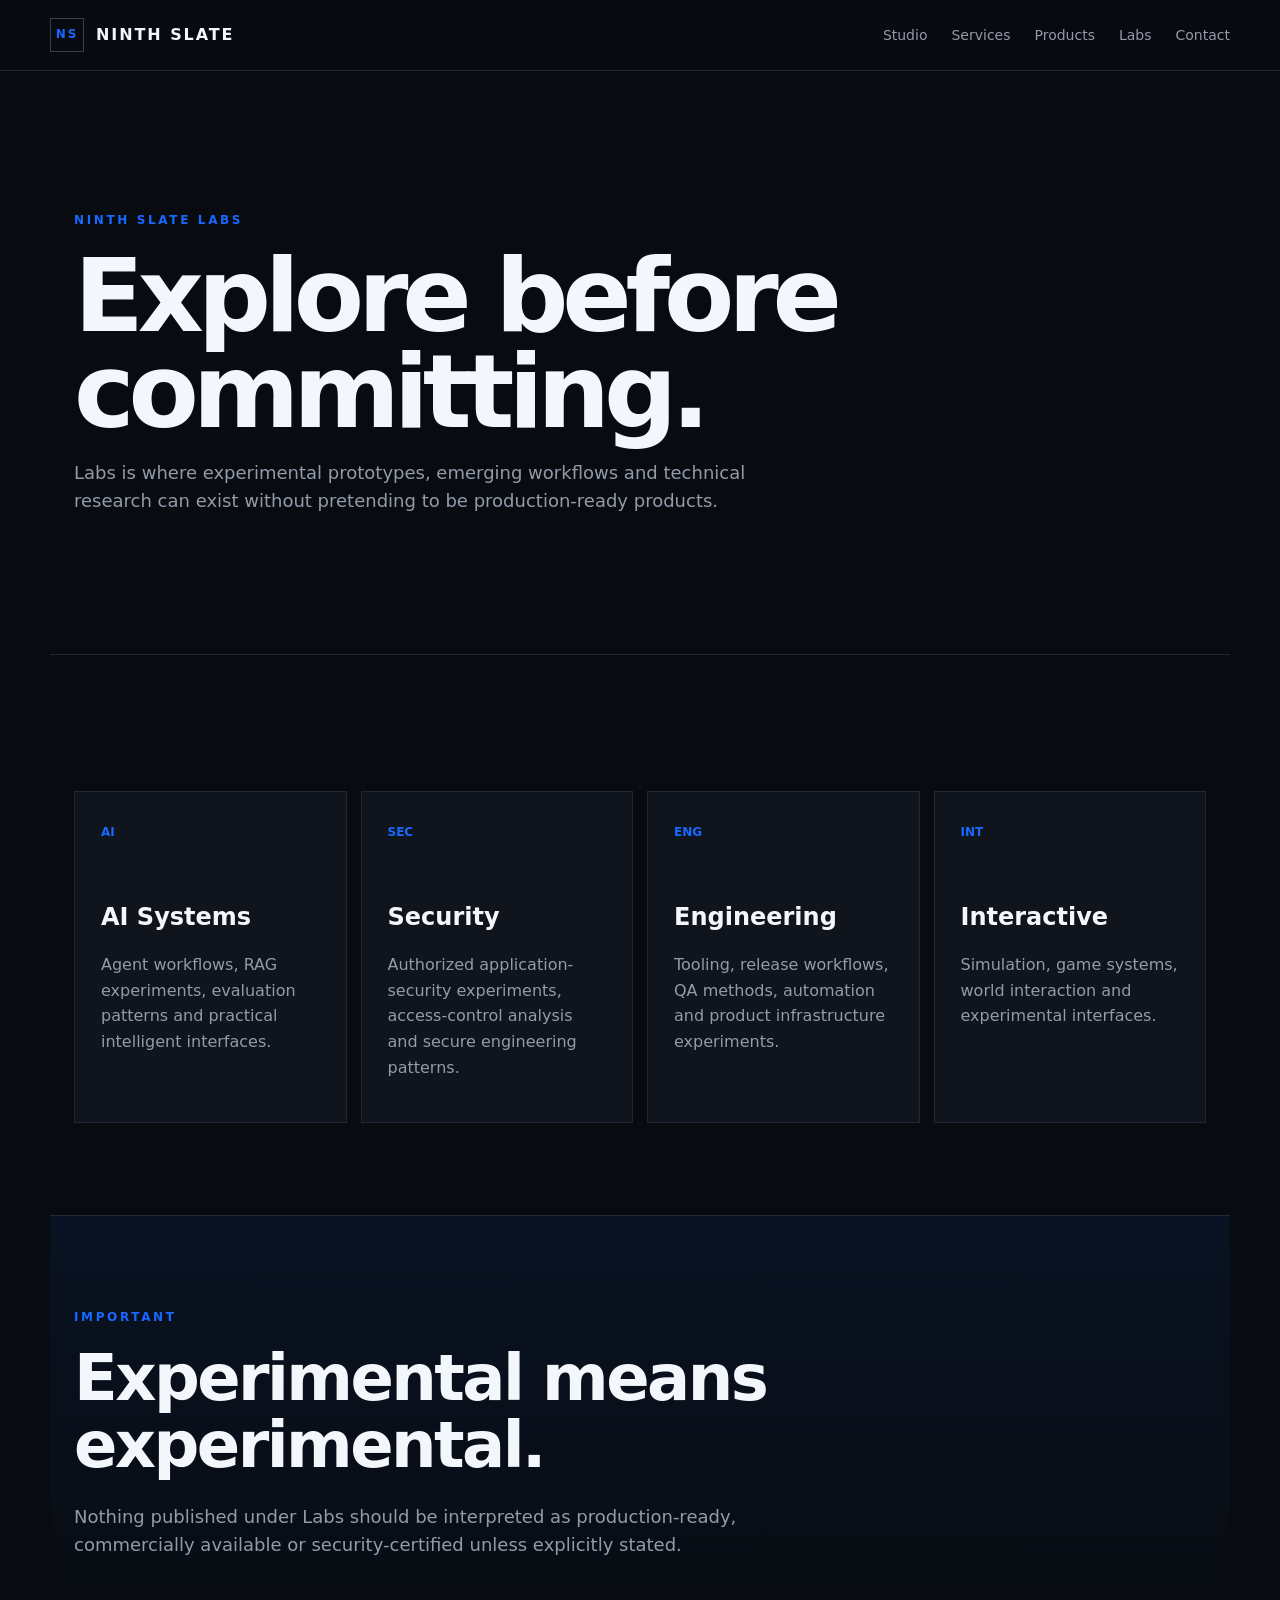
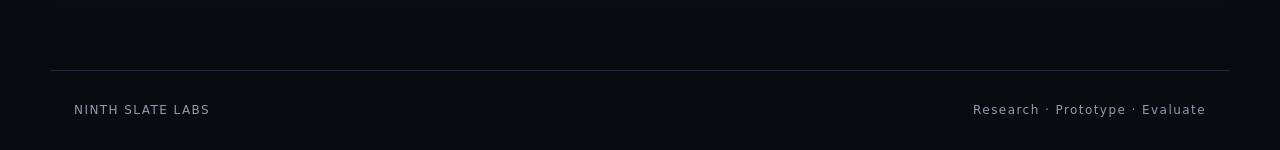
==== ninth-slate/site/labs.html @ c817dc6b "Build labs.html for Ninth Slate" ====
<!doctype html>
<html lang="en">
<head>
  <meta charset="utf-8">
  <meta name="viewport" content="width=device-width,initial-scale=1">
  <title>Labs — Ninth Slate</title>
  <meta name="description" content="Ninth Slate Labs is the experimental area for prototypes, research, AI workflows, security experiments and emerging technology.">
  <link rel="stylesheet" href="styles.css">
</head>
<body>
<header class="nav">
  <a class="brand" href="index.html"><span class="mark">NS</span><span>NINTH SLATE</span></a>
  <nav><a href="studio.html">Studio</a><a href="services.html">Services</a><a href="products.html">Products</a><a href="labs.html">Labs</a><a href="contact.html">Contact</a></nav>
</header>
<main>
<section class="hero compact">
  <p class="eyebrow">NINTH SLATE LABS</p>
  <h1>Explore before committing.</h1>
  <p class="intro">Labs is where experimental prototypes, emerging workflows and technical research can exist without pretending to be production-ready products.</p>
</section>
<section class="section">
  <div class="grid">
    <article><span>AI</span><h3>AI Systems</h3><p>Agent workflows, RAG experiments, evaluation patterns and practical intelligent interfaces.</p></article>
    <article><span>SEC</span><h3>Security</h3><p>Authorized application-security experiments, access-control analysis and secure engineering patterns.</p></article>
    <article><span>ENG</span><h3>Engineering</h3><p>Tooling, release workflows, QA methods, automation and product infrastructure experiments.</p></article>
    <article><span>INT</span><h3>Interactive</h3><p>Simulation, game systems, world interaction and experimental interfaces.</p></article>
  </div>
</section>
<section class="section band">
  <p class="eyebrow">IMPORTANT</p>
  <h2>Experimental means experimental.</h2>
  <p class="intro">Nothing published under Labs should be interpreted as production-ready, commercially available or security-certified unless explicitly stated.</p>
</section>
</main>
<footer><span>NINTH SLATE LABS</span><span>Research · Prototype · Evaluate</span></footer>
</body>
</html>
---- ninth-slate/site/styles.css ----
:root{--bg:#080b10;--panel:#0f141d;--text:#f3f6fb;--muted:#939baa;--line:#202835;--accent:#1769ff;--max:1180px}*{box-sizing:border-box}html{scroll-behavior:smooth}body{margin:0;background:var(--bg);color:var(--text);font-family:Inter,ui-sans-serif,system-ui,-apple-system,BlinkMacSystemFont,"Segoe UI",sans-serif;line-height:1.6}.nav{position:sticky;top:0;z-index:20;display:flex;justify-content:space-between;align-items:center;padding:18px max(24px,calc((100vw - var(--max))/2));background:rgba(8,11,16,.88);backdrop-filter:blur(18px);border-bottom:1px solid var(--line)}.brand{display:flex;gap:12px;align-items:center;color:var(--text);text-decoration:none;font-weight:800;letter-spacing:.12em}.mark{display:grid;place-items:center;width:34px;height:34px;border:1px solid #344054;color:var(--accent);font-size:12px}.nav nav{display:flex;gap:24px}.nav nav a{color:var(--muted);text-decoration:none;font-size:14px}.nav nav a:hover{color:var(--text)}main,.nav,footer{width:100%}.hero,.section,footer{max-width:var(--max);margin:auto}.hero{padding:140px 24px 120px}.eyebrow{font-size:12px;font-weight:800;letter-spacing:.22em;color:var(--accent);margin:0 0 18px}.hero h1{font-size:clamp(52px,8vw,108px);line-height:.94;letter-spacing:-.06em;max-width:900px;margin:0}.lead{font-size:clamp(20px,3vw,34px);font-weight:700;margin:34px 0 18px}.intro{max-width:730px;color:var(--muted);font-size:18px}.actions{display:flex;gap:12px;flex-wrap:wrap;margin-top:34px}.button{padding:13px 18px;border:1px solid var(--line);color:var(--text);text-decoration:none;font-weight:700}.button.primary{background:var(--accent);border-color:var(--accent);color:white}.section{padding:92px 24px;border-top:1px solid var(--line)}.section h2{font-size:clamp(34px,5vw,64px);letter-spacing:-.04em;line-height:1.04;margin:0 0 24px}.split{display:grid;grid-template-columns:1fr 1fr;gap:80px}.split>div:last-child,.split>p{font-size:18px;color:var(--muted)}.muted{color:var(--muted)}.grid{display:grid;grid-template-columns:repeat(4,1fr);gap:14px;margin-top:44px}.grid article{min-height:260px;background:var(--panel);border:1px solid var(--line);padding:26px}.grid article span{color:var(--accent);font-size:12px;font-weight:800}.grid h3{font-size:24px;margin:54px 0 10px}.grid p{color:var(--muted)}.band{background:linear-gradient(180deg,rgba(23,105,255,.08),transparent)}.band p:last-child{color:var(--muted);max-width:760px}.contact{padding-bottom:120px}footer{display:flex;justify-content:space-between;gap:20px;padding:30px 24px;border-top:1px solid var(--line);color:var(--muted);font-size:12px;letter-spacing:.12em}@media(max-width:800px){.nav nav{display:none}.hero{padding-top:100px}.split,.grid{grid-template-columns:1fr}.split{gap:30px}.grid article{min-height:auto}.grid h3{margin-top:30px}footer{flex-direction:column}.hero h1{font-size:56px}}
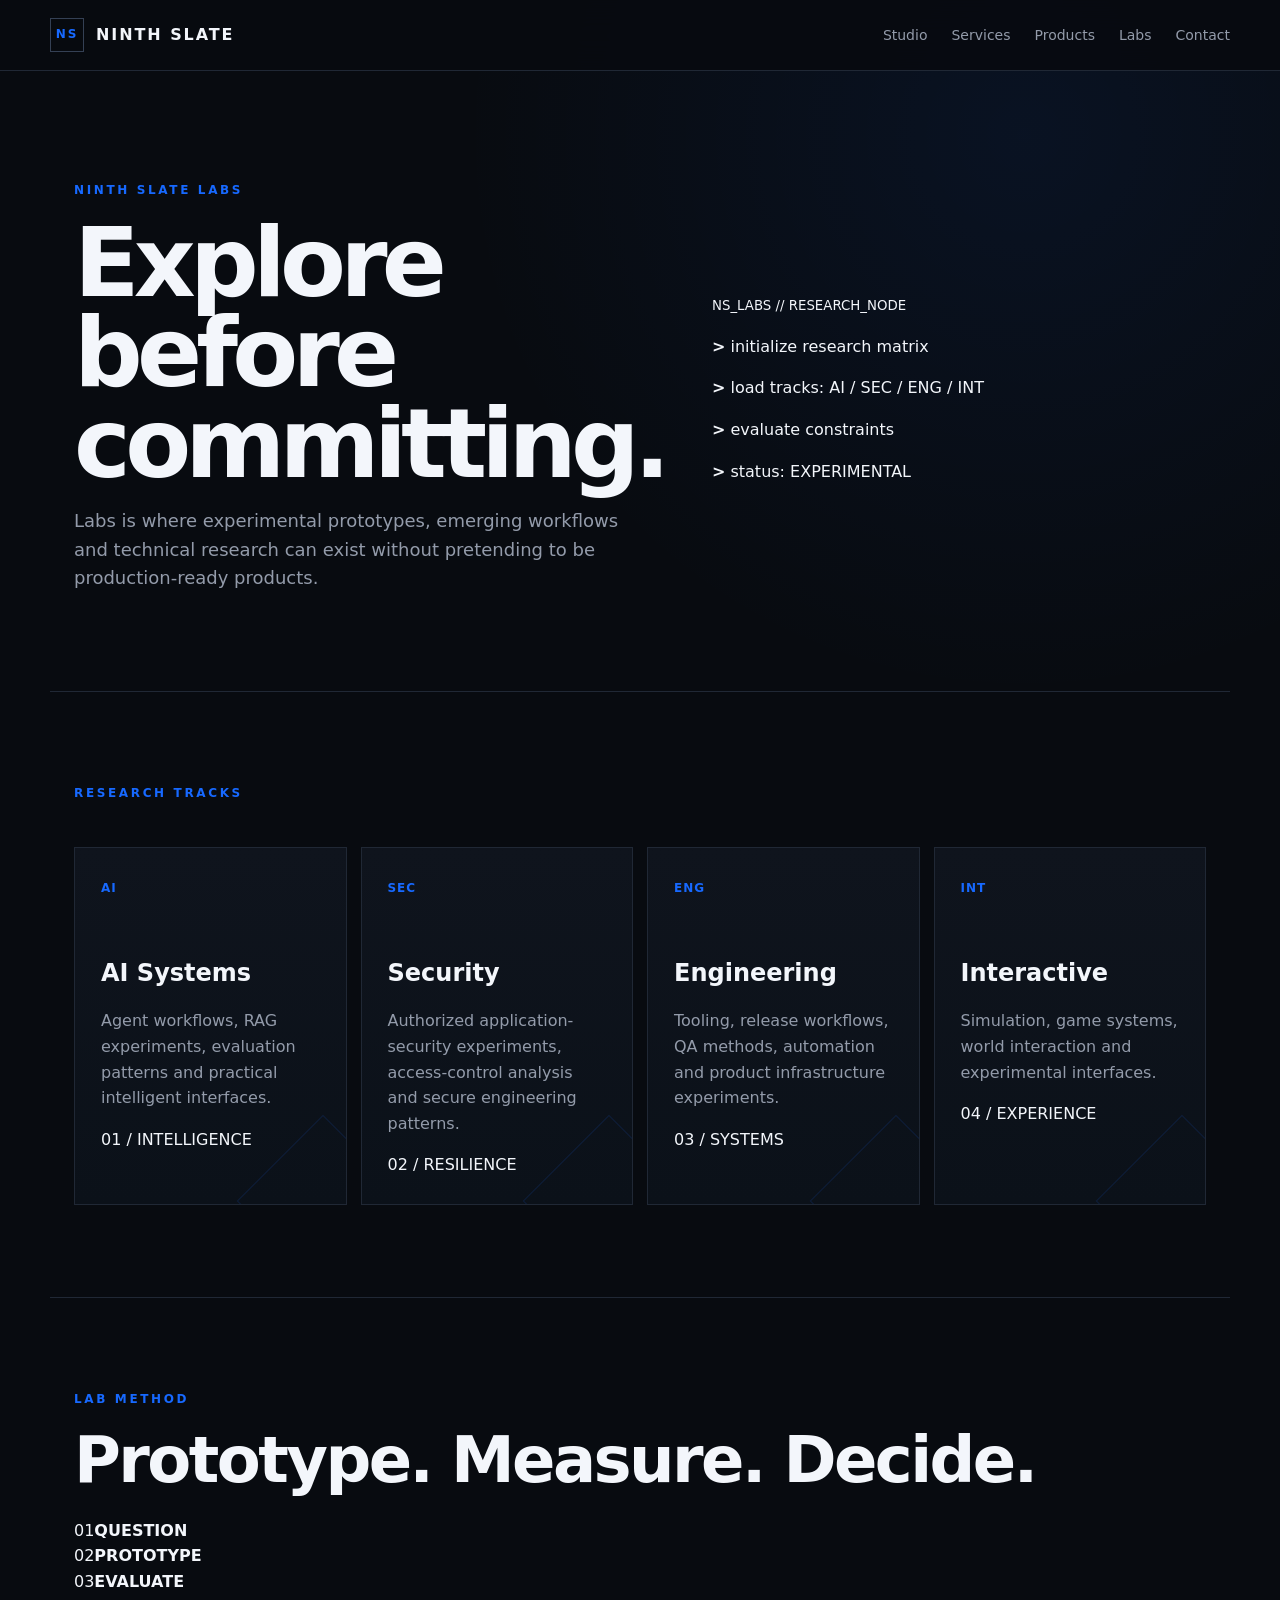
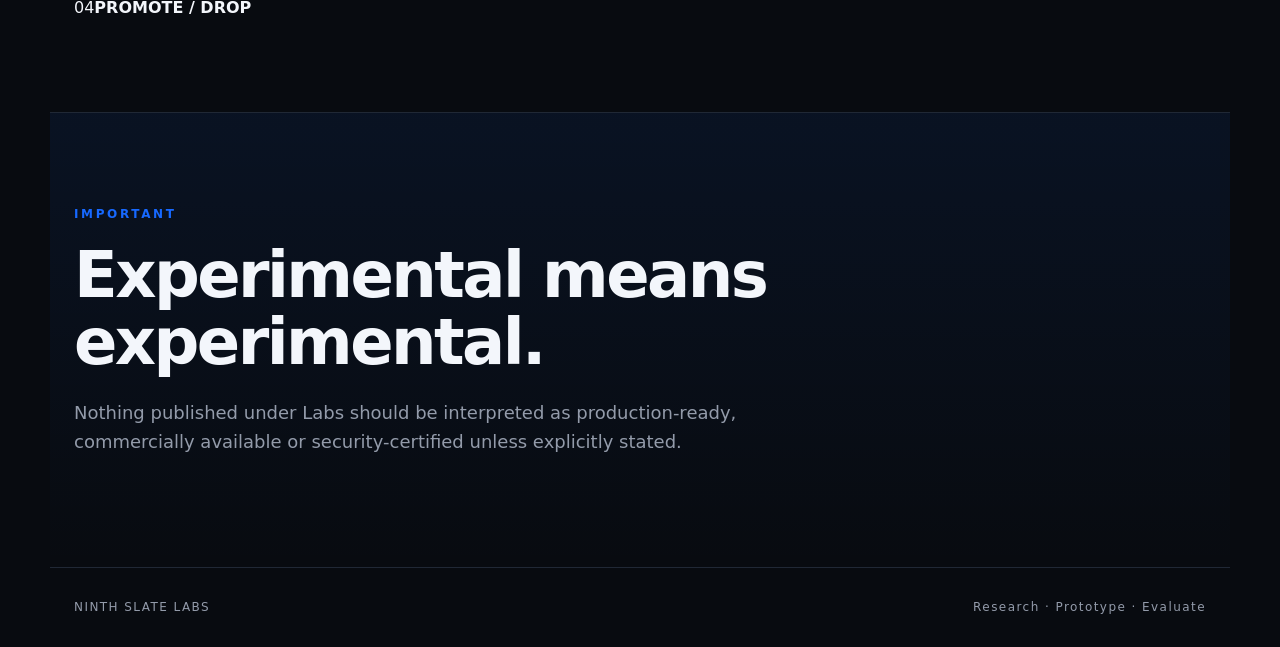
==== commit 655eb63f: "Upgrade Ninth Slate Labs visual system" ====
--- a/ninth-slate/site/labs.html
+++ b/ninth-slate/site/labs.html
@@ -13,19 +13,44 @@
   <nav><a href="studio.html">Studio</a><a href="services.html">Services</a><a href="products.html">Products</a><a href="labs.html">Labs</a><a href="contact.html">Contact</a></nav>
 </header>
 <main>
-<section class="hero compact">
-  <p class="eyebrow">NINTH SLATE LABS</p>
-  <h1>Explore before committing.</h1>
-  <p class="intro">Labs is where experimental prototypes, emerging workflows and technical research can exist without pretending to be production-ready products.</p>
-</section>
-<section class="section">
-  <div class="grid">
-    <article><span>AI</span><h3>AI Systems</h3><p>Agent workflows, RAG experiments, evaluation patterns and practical intelligent interfaces.</p></article>
-    <article><span>SEC</span><h3>Security</h3><p>Authorized application-security experiments, access-control analysis and secure engineering patterns.</p></article>
-    <article><span>ENG</span><h3>Engineering</h3><p>Tooling, release workflows, QA methods, automation and product infrastructure experiments.</p></article>
-    <article><span>INT</span><h3>Interactive</h3><p>Simulation, game systems, world interaction and experimental interfaces.</p></article>
+<section class="hero compact hero-layout labs-hero">
+  <div>
+    <p class="eyebrow">NINTH SLATE LABS</p>
+    <h1>Explore before committing.</h1>
+    <p class="intro">Labs is where experimental prototypes, emerging workflows and technical research can exist without pretending to be production-ready products.</p>
+  </div>
+  <div class="lab-terminal" aria-hidden="true">
+    <div class="terminal-top"><span></span><span></span><span></span><small>NS_LABS // RESEARCH_NODE</small></div>
+    <div class="terminal-body">
+      <p><b>&gt;</b> initialize research matrix</p>
+      <p><b>&gt;</b> load tracks: AI / SEC / ENG / INT</p>
+      <p><b>&gt;</b> evaluate constraints</p>
+      <p class="terminal-accent"><b>&gt;</b> status: EXPERIMENTAL</p>
+      <div class="terminal-bars"><i></i><i></i><i></i><i></i><i></i><i></i></div>
+    </div>
   </div>
 </section>
+
+<section class="section">
+  <p class="eyebrow">RESEARCH TRACKS</p>
+  <div class="grid labs-grid">
+    <article><span>AI</span><h3>AI Systems</h3><p>Agent workflows, RAG experiments, evaluation patterns and practical intelligent interfaces.</p><div class="lab-index">01 / INTELLIGENCE</div></article>
+    <article><span>SEC</span><h3>Security</h3><p>Authorized application-security experiments, access-control analysis and secure engineering patterns.</p><div class="lab-index">02 / RESILIENCE</div></article>
+    <article><span>ENG</span><h3>Engineering</h3><p>Tooling, release workflows, QA methods, automation and product infrastructure experiments.</p><div class="lab-index">03 / SYSTEMS</div></article>
+    <article><span>INT</span><h3>Interactive</h3><p>Simulation, game systems, world interaction and experimental interfaces.</p><div class="lab-index">04 / EXPERIENCE</div></article>
+  </div>
+</section>
+
+<section class="section research-flow">
+  <div><p class="eyebrow">LAB METHOD</p><h2>Prototype. Measure. Decide.</h2></div>
+  <div class="flow-map">
+    <div><span>01</span><b>QUESTION</b></div><i></i>
+    <div><span>02</span><b>PROTOTYPE</b></div><i></i>
+    <div><span>03</span><b>EVALUATE</b></div><i></i>
+    <div><span>04</span><b>PROMOTE / DROP</b></div>
+  </div>
+</section>
+
 <section class="section band">
   <p class="eyebrow">IMPORTANT</p>
   <h2>Experimental means experimental.</h2>
--- a/ninth-slate/site/styles.css
+++ b/ninth-slate/site/styles.css
@@ -1 +1,96 @@
-:root{--bg:#080b10;--panel:#0f141d;--text:#f3f6fb;--muted:#939baa;--line:#202835;--accent:#1769ff;--max:1180px}*{box-sizing:border-box}html{scroll-behavior:smooth}body{margin:0;background:var(--bg);color:var(--text);font-family:Inter,ui-sans-serif,system-ui,-apple-system,BlinkMacSystemFont,"Segoe UI",sans-serif;line-height:1.6}.nav{position:sticky;top:0;z-index:20;display:flex;justify-content:space-between;align-items:center;padding:18px max(24px,calc((100vw - var(--max))/2));background:rgba(8,11,16,.88);backdrop-filter:blur(18px);border-bottom:1px solid var(--line)}.brand{display:flex;gap:12px;align-items:center;color:var(--text);text-decoration:none;font-weight:800;letter-spacing:.12em}.mark{display:grid;place-items:center;width:34px;height:34px;border:1px solid #344054;color:var(--accent);font-size:12px}.nav nav{display:flex;gap:24px}.nav nav a{color:var(--muted);text-decoration:none;font-size:14px}.nav nav a:hover{color:var(--text)}main,.nav,footer{width:100%}.hero,.section,footer{max-width:var(--max);margin:auto}.hero{padding:140px 24px 120px}.eyebrow{font-size:12px;font-weight:800;letter-spacing:.22em;color:var(--accent);margin:0 0 18px}.hero h1{font-size:clamp(52px,8vw,108px);line-height:.94;letter-spacing:-.06em;max-width:900px;margin:0}.lead{font-size:clamp(20px,3vw,34px);font-weight:700;margin:34px 0 18px}.intro{max-width:730px;color:var(--muted);font-size:18px}.actions{display:flex;gap:12px;flex-wrap:wrap;margin-top:34px}.button{padding:13px 18px;border:1px solid var(--line);color:var(--text);text-decoration:none;font-weight:700}.button.primary{background:var(--accent);border-color:var(--accent);color:white}.section{padding:92px 24px;border-top:1px solid var(--line)}.section h2{font-size:clamp(34px,5vw,64px);letter-spacing:-.04em;line-height:1.04;margin:0 0 24px}.split{display:grid;grid-template-columns:1fr 1fr;gap:80px}.split>div:last-child,.split>p{font-size:18px;color:var(--muted)}.muted{color:var(--muted)}.grid{display:grid;grid-template-columns:repeat(4,1fr);gap:14px;margin-top:44px}.grid article{min-height:260px;background:var(--panel);border:1px solid var(--line);padding:26px}.grid article span{color:var(--accent);font-size:12px;font-weight:800}.grid h3{font-size:24px;margin:54px 0 10px}.grid p{color:var(--muted)}.band{background:linear-gradient(180deg,rgba(23,105,255,.08),transparent)}.band p:last-child{color:var(--muted);max-width:760px}.contact{padding-bottom:120px}footer{display:flex;justify-content:space-between;gap:20px;padding:30px 24px;border-top:1px solid var(--line);color:var(--muted);font-size:12px;letter-spacing:.12em}@media(max-width:800px){.nav nav{display:none}.hero{padding-top:100px}.split,.grid{grid-template-columns:1fr}.split{gap:30px}.grid article{min-height:auto}.grid h3{margin-top:30px}footer{flex-direction:column}.hero h1{font-size:56px}}+:root{--bg:#080b10;--panel:#0f141d;--panel2:#0b1119;--text:#f3f6fb;--muted:#939baa;--line:#202835;--accent:#1769ff;--accentSoft:rgba(23,105,255,.14);--max:1180px}
+*{box-sizing:border-box}
+html{scroll-behavior:smooth}
+body{margin:0;background:radial-gradient(circle at 80% 6%,rgba(23,105,255,.08),transparent 24%),var(--bg);color:var(--text);font-family:Inter,ui-sans-serif,system-ui,-apple-system,BlinkMacSystemFont,"Segoe UI",sans-serif;line-height:1.6}
+a{transition:color .2s ease,background .2s ease,border-color .2s ease,transform .2s ease}
+.nav{position:sticky;top:0;z-index:20;display:flex;justify-content:space-between;align-items:center;padding:18px max(24px,calc((100vw - var(--max))/2));background:rgba(8,11,16,.9);backdrop-filter:blur(18px);border-bottom:1px solid var(--line)}
+.brand{display:flex;gap:12px;align-items:center;color:var(--text);text-decoration:none;font-weight:800;letter-spacing:.12em}
+.mark{display:grid;place-items:center;width:34px;height:34px;border:1px solid #344054;color:var(--accent);font-size:12px}
+.nav nav{display:flex;gap:24px}
+.nav nav a{color:var(--muted);text-decoration:none;font-size:14px}
+.nav nav a:hover{color:var(--text)}
+main,.nav,footer{width:100%}
+.hero,.section,footer,.signal-strip{max-width:var(--max);margin:auto}
+.hero{padding:128px 24px 104px}
+.hero.compact{padding-top:110px;padding-bottom:80px}
+.hero-layout{display:grid;grid-template-columns:minmax(0,1.08fr) minmax(420px,.92fr);gap:58px;align-items:center}
+.hero-copy{position:relative;z-index:2}
+.eyebrow{font-size:12px;font-weight:800;letter-spacing:.22em;color:var(--accent);margin:0 0 18px}
+.hero h1{font-size:clamp(52px,7.5vw,100px);line-height:.94;letter-spacing:-.06em;max-width:780px;margin:0}
+.lead{font-size:clamp(20px,3vw,32px);font-weight:700;margin:34px 0 18px}
+.intro{max-width:760px;color:var(--muted);font-size:18px}
+.actions{display:flex;gap:12px;flex-wrap:wrap;margin-top:34px}
+.button{padding:13px 18px;border:1px solid var(--line);color:var(--text);text-decoration:none;font-weight:700;background:rgba(8,11,16,.46)}
+.button:hover{border-color:#394455;transform:translateY(-1px)}
+.button.primary{background:var(--accent);border-color:var(--accent);color:white}
+.button.primary:hover{background:#0f5bea}
+.hero-visual{position:relative;min-height:500px;border:1px solid var(--line);overflow:hidden;background:linear-gradient(145deg,rgba(15,20,29,.96),rgba(8,11,16,.72));box-shadow:0 40px 100px rgba(0,0,0,.35)}
+.visual-grid{position:absolute;inset:0;background-image:linear-gradient(rgba(255,255,255,.035) 1px,transparent 1px),linear-gradient(90deg,rgba(255,255,255,.035) 1px,transparent 1px);background-size:40px 40px;mask-image:linear-gradient(to bottom,#000,transparent)}
+.visual-grid:after{content:"";position:absolute;width:220px;height:220px;border-radius:50%;background:rgba(23,105,255,.18);filter:blur(60px);top:110px;left:135px}
+.visual-orbit{position:absolute;border:1px solid rgba(147,155,170,.22);border-radius:50%}
+.orbit-one{width:300px;height:300px;left:calc(50% - 150px);top:96px}
+.orbit-two{width:410px;height:410px;left:calc(50% - 205px);top:42px;border-style:dashed}
+.visual-core{position:absolute;left:50%;top:245px;transform:translate(-50%,-50%);width:138px;height:138px;border:1px solid rgba(23,105,255,.9);background:rgba(8,11,16,.82);display:flex;flex-direction:column;align-items:center;justify-content:center;box-shadow:0 0 0 10px rgba(23,105,255,.05),0 0 60px rgba(23,105,255,.15)}
+.visual-core span{font-size:42px;font-weight:900;letter-spacing:-.06em}
+.visual-core small{font-size:9px;letter-spacing:.17em;color:var(--accent)}
+.visual-node{position:absolute;display:flex;gap:10px;align-items:center;padding:9px 11px;border:1px solid var(--line);background:rgba(15,20,29,.92);font-size:10px;letter-spacing:.14em;color:#c8ced8}
+.visual-node b{color:var(--accent);font-size:9px}
+.node-software{top:65px;left:34px}.node-ai{top:125px;right:26px}.node-security{bottom:92px;left:38px}.node-interactive{bottom:48px;right:24px}
+.signal-strip{display:flex;align-items:center;justify-content:center;gap:20px;padding:20px 24px;border-top:1px solid var(--line);border-bottom:1px solid var(--line);color:#6f7887;font-size:10px;font-weight:800;letter-spacing:.22em}
+.signal-strip i{width:44px;height:1px;background:linear-gradient(90deg,var(--line),var(--accent),var(--line))}
+.section{padding:92px 24px;border-top:1px solid var(--line)}
+.section h2{font-size:clamp(34px,5vw,64px);letter-spacing:-.04em;line-height:1.04;margin:0 0 24px}
+.split{display:grid;grid-template-columns:1fr 1fr;gap:80px}
+.split>div:last-child,.split>p{font-size:18px;color:var(--muted)}
+.muted{color:var(--muted)}
+.grid{display:grid;grid-template-columns:repeat(4,1fr);gap:14px;margin-top:44px}
+.grid article{min-height:260px;background:linear-gradient(180deg,var(--panel),var(--panel2));border:1px solid var(--line);padding:26px;position:relative;overflow:hidden}
+.grid article:after{content:"";position:absolute;right:-38px;bottom:-58px;width:120px;height:120px;border:1px solid rgba(23,105,255,.14);transform:rotate(45deg)}
+.grid article span{color:var(--accent);font-size:12px;font-weight:800;letter-spacing:.08em}
+.grid h3{font-size:24px;margin:54px 0 10px}
+.grid p{color:var(--muted)}
+.stack{display:grid;gap:0;border-top:1px solid var(--line)}
+.service{display:grid;grid-template-columns:80px 1fr;gap:24px;padding:34px 0;border-bottom:1px solid var(--line)}
+.service>span{color:var(--accent);font-size:12px;font-weight:800;padding-top:10px}
+.service h2{font-size:clamp(30px,4vw,52px);margin-bottom:12px}
+.service p{max-width:780px;color:var(--muted);font-size:18px;margin:0}
+.product-state{display:grid;grid-template-columns:18px 1fr;gap:22px;align-items:start;max-width:900px}
+.status-dot{width:12px;height:12px;margin-top:9px;border-radius:50%;background:var(--accent);box-shadow:0 0 0 6px rgba(23,105,255,.12)}
+.band{background:linear-gradient(180deg,rgba(23,105,255,.08),transparent)}
+.band p:last-child{color:var(--muted);max-width:760px}
+.product-preview{display:grid;grid-template-columns:1fr .9fr;gap:64px;align-items:center}
+.product-window{border:1px solid #273140;background:#090d13;box-shadow:0 34px 90px rgba(0,0,0,.38)}
+.window-top{height:44px;display:flex;align-items:center;gap:7px;padding:0 14px;border-bottom:1px solid var(--line)}
+.window-top>span{width:7px;height:7px;border-radius:50%;background:#394252}.window-top>span:nth-child(2){background:#4b5668}.window-top>span:nth-child(3){background:var(--accent)}
+.window-top small{margin-left:8px;color:#596273;font-size:9px;letter-spacing:.12em}
+.window-body{padding:28px}
+.code-line{height:8px;background:#202936;margin-bottom:14px}.code-line.accent{background:linear-gradient(90deg,var(--accent),rgba(23,105,255,.18))}.w90{width:90%}.w80{width:80%}.w75{width:75%}.w65{width:65%}.w55{width:55%}.w40{width:40%}.code-gap{height:24px}.status-row{display:flex;justify-content:space-between;gap:20px;margin-top:34px;padding-top:18px;border-top:1px solid var(--line);font-size:9px;letter-spacing:.14em}.status-row span{color:#5d6675}.status-row strong{color:#6fa0ff}
+.contact{padding-bottom:120px}
+footer{display:flex;justify-content:space-between;gap:20px;padding:30px 24px;border-top:1px solid var(--line);color:var(--muted);font-size:12px;letter-spacing:.12em}
+
+@media(max-width:1000px){.hero-layout{grid-template-columns:1fr}.hero-visual{min-height:430px;max-width:680px}.product-preview{grid-template-columns:1fr}}
+@media(max-width:900px){
+  .nav{align-items:flex-start;gap:18px;flex-direction:column}
+  .nav nav{width:100%;gap:10px;overflow-x:auto;padding-bottom:2px;scrollbar-width:none}
+  .nav nav::-webkit-scrollbar{display:none}
+  .nav nav a{white-space:nowrap;padding:6px 0}
+  .hero{padding-top:90px}
+  .hero.compact{padding-top:76px}
+  .split,.grid{grid-template-columns:1fr}
+  .split{gap:30px}
+  .grid article{min-height:auto}
+  .grid h3{margin-top:30px}
+  .service{grid-template-columns:48px 1fr}
+  footer{flex-direction:column}
+  .hero h1{font-size:clamp(48px,14vw,70px)}
+  .signal-strip{justify-content:flex-start;overflow-x:auto}
+}
+@media(max-width:520px){
+  .hero,.section{padding-left:18px;padding-right:18px}
+  .nav{padding-left:18px;padding-right:18px}
+  .service{grid-template-columns:1fr}
+  .service>span{padding-top:0}
+  .button{width:100%;text-align:center}
+  .hero-visual{min-height:360px}
+  .orbit-one{width:230px;height:230px;left:calc(50% - 115px);top:66px}.orbit-two{width:310px;height:310px;left:calc(50% - 155px);top:26px}.visual-core{top:182px;width:108px;height:108px}.visual-core span{font-size:34px}.visual-node{font-size:8px}.node-software{top:36px;left:14px}.node-ai{top:92px;right:12px}.node-security{bottom:64px;left:14px}.node-interactive{bottom:22px;right:12px}
+}
